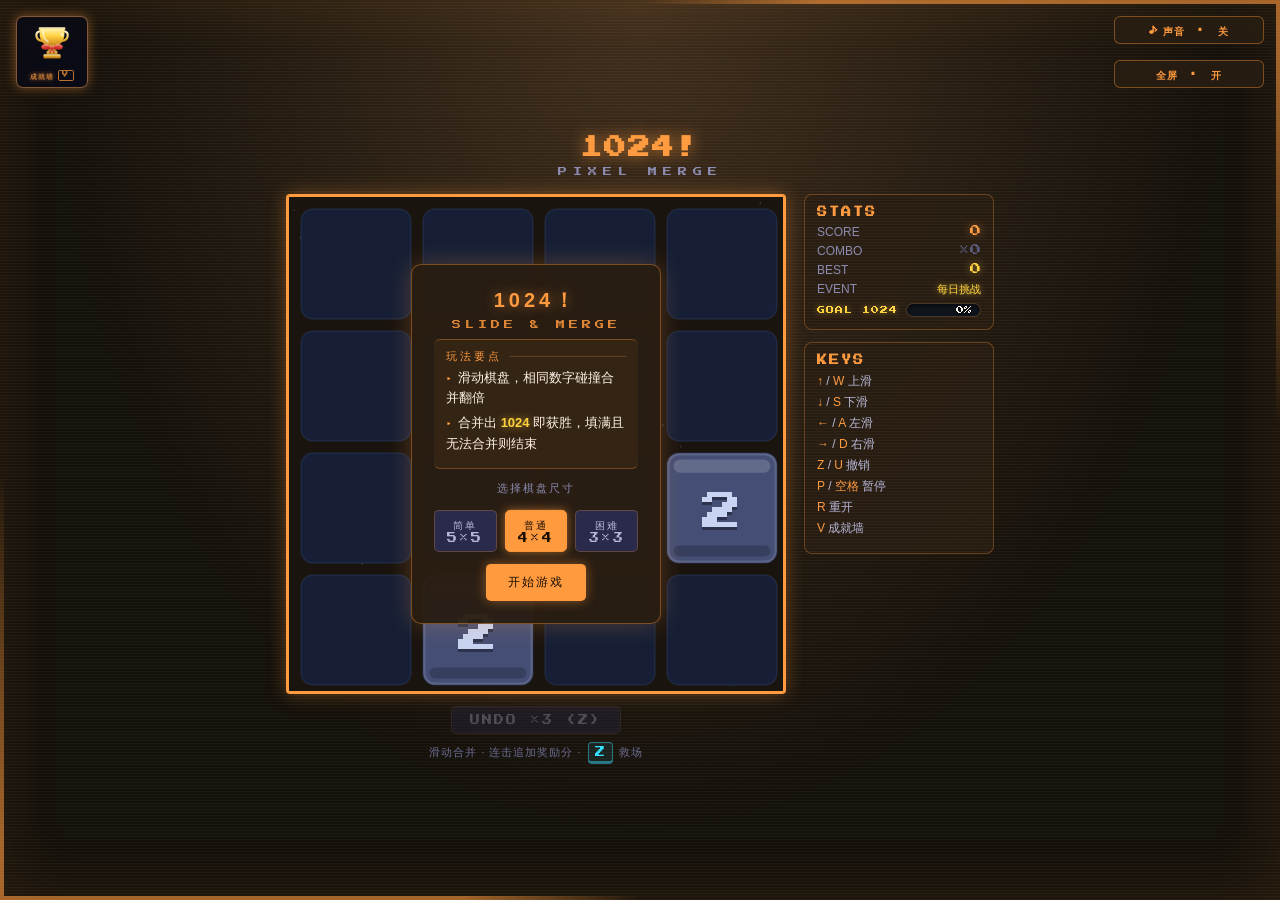
==== 1024.html @ 7917dc57 "fix: 修复全库审查 29 项问题与大厅回执握手边界缺陷 - 大厅与公共库 10 项：index curGameFrame 登记后仅当前帧清 totalBeforeOpen、openGame 清 p" ====
<!DOCTYPE html>
<!-- ==================================================================
     1024! 数字合并游戏页
     结构：左上角成就墙入口 → 右上角固定按钮（音效开关 / 全屏）→ 标题 →
          主布局（左列游戏容器：500×500 画布 + 开始/胜利/暂停/结束四块遮罩 +
          撤销按钮行；右侧信息栏：STATS 记分面板（分数/连击/最高分/目标进度）+
          KEYS 键位说明栏）
     脚本：audio.js 公共音效库 / fx.js 全局特效库（成就解锁烟花）/ fullscreen.js 全屏控制 /
          gamepad.js 手柄支持公共库 / 1024.js 游戏逻辑 /
          ach-trigger.css + ach-trigger.js 金杯成就墙触发器（点击等效按 V 开合成就墙）
     ================================================================== -->
<html lang="zh-CN">
<head>
    <meta charset="UTF-8">
    <meta name="viewport" content="width=device-width, initial-scale=1.0">
    <title>1024! - 像素街机厅</title>
    <link href="https://fonts.googleapis.com/css2?family=Press+Start+2P&display=swap" rel="stylesheet">
    <!-- 成就墙·金杯触发器共享样式 -->
    <link rel="stylesheet" href="ach-trigger.css?v=20261118-2">
    <style>
        /* ---------- 主题变量：底色 / 面板 / 橙金粉蓝绿霓虹 / 文字 ---------- */
        :root {
            --bg: #14100a;
            --panel: rgba(42, 30, 18, 0.96);
            --neon-orange: #ff9a3e;
            --neon-gold: #ffd23e;
            --neon-pink: #ff3ea5;
            --neon-blue: #35e0ff;
            --neon-green: #39ff6a;
            --text: #fff3e8;
        /* ---- 成就墙皮肤主题映射（Wave2 收编）：本页仅留取值行，规则本体统一在 ach-trigger.css 收编层，取值与原页内皮肤逐字一致 ---- */
        --ach-accent: 255, 154, 62; /* 主题色 RGB 三元组：面板描边/辉光、关闭键、脚注、副标题 */
        --ach-sec: 255, 154, 62; /* 次主题色 RGB 三元组：计数文本 */
        --ach-wall-bg: rgba(10, 6, 2, 0.72); /* 遮罩底色 */
        --ach-panel-grad: linear-gradient(160deg, rgba(36, 23, 8, 0.80) 0%, rgba(23, 16, 8, 0.80) 55%, rgba(26, 18, 8, 0.80) 100%); /* 面板渐变底 */
        --ach-panel-glow: rgba(255, 154, 62, 0.22); /* 面板外辉光段 */
        --ach-desc-c: #a89078; /* 卡片描述文字 */
        --ach-meta-c: #8a7a66; /* 进度区元信息文字 */
        --ach-locked-c: #8a7a6a; /* 未解锁卡片名称 */
        --ach-unlock-desc-c: #c4a888; /* 已解锁卡片描述 */
        --ach-bar-grad: linear-gradient(90deg, #ff9a3e, #ffd23e); /* 总进度条渐变 */
        --ach-prog-grad: linear-gradient(90deg, #ff9a3e, #ffd23e); /* 卡片进度条渐变 */
        --ach-unlock-prog-grad: linear-gradient(90deg, #ffd23e, #ff3ea5); /* 已解锁卡片进度条渐变 */
        --ach-toast-grad: linear-gradient(120deg, rgba(42, 28, 12, 0.95), rgba(24, 16, 10, 0.95)); /* toast 渐变底 */
        /* ---- 稀有度四档徽章配色（RGB 三元组，与卡片描边/toast 左缘同源）：普通=主题橙灰调、稀有/史诗=页内霓虹、传说=页内金 ---- */
        --ach-chip-common: 212, 190, 168; /* 普通档：主题橙降饱和灰调 */
        --ach-chip-rare: 53, 224, 255; /* 稀有档：页内霓虹青 */
        --ach-chip-epic: 255, 62, 165; /* 史诗档：页内霓虹粉 */
        --ach-chip-legend: 255, 210, 62; /* 传说档：页内金色 */
        }
        /* html 画布底色随主题：全屏切换瞬间 overflow 切换 + 合成层重建触发重新光栅化，会间歇性闪现画布默认白底（视口底部白条根因），画布底色变暗后不可见 */
        html { background: var(--bg); }

        /* ---------- 基础布局：全屏垂直居中 ---------- */
        * { box-sizing: border-box; }
        body {
            user-select: none; /* 全局禁止文本选取：鼠标拖动不再框选界面文字、不触发浏览器选中搜索 */
            -webkit-user-select: none;
            min-height: 100vh;
            display: flex;
            flex-direction: column;
            align-items: center;
            justify-content: center;
            margin: 0;
            background: radial-gradient(ellipse at 50% 0%, #402e1c 0%, var(--bg) 65%);
            font-family: 'Microsoft YaHei', sans-serif;
            color: var(--text);
        }
        /* CRT 扫描线氛围 */
        body::before {
            content: '';
            position: fixed;
            inset: 0;
            pointer-events: none;
            background: repeating-linear-gradient(0deg, rgba(255,255,255,0.035) 0 1px, transparent 1px 3px);
        }
        /* 视口边缘氛围灯带：弱于游戏区边框灯带，勾勒屏幕轮廓而不喧宾夺主 */
        body::after {
            content: '';
            position: fixed;
            inset: 0;
            pointer-events: none;
            transform: translateZ(0); /* 独立合成层：edgeFlow 的 box-shadow 每帧重绘隔离于本层，不再与 hover 重绘叠加波及整页引发闪屏 */
            box-shadow: inset 0 0 64px rgba(255, 154, 62, 0.10);
            animation: edgeFlow 8s ease-in-out infinite;
        }
        /* 边缘灯带流光：橙 → 粉 → 蓝循环（与画布灯带同节奏、低亮度） */
        @keyframes edgeFlow {
            0%, 100% { box-shadow: inset 0 0 64px rgba(255, 154, 62, 0.10); }
            33% { box-shadow: inset 0 0 64px rgba(255, 62, 165, 0.11); }
            66% { box-shadow: inset 0 0 64px rgba(53, 224, 255, 0.11); }
        }
        /* ---------- 视口四周环绕光带：主题色霓虹流光绕屏幕边缘匀速巡游 ---------- */
        #edgeBeam {
            position: fixed;
            inset: 0;
            z-index: 6; /* 置于暗角之上、左上角成就墙入口与右上角按钮(10)之下：不挡操作 */
            pointer-events: none;
            padding: 4px; /* 光带厚度 */
            /* 遮罩挖空内容区：仅保留 padding 形成的四周环形带 */
            -webkit-mask: linear-gradient(#000 0 0) content-box, linear-gradient(#000 0 0);
            -webkit-mask-composite: xor;
            mask: linear-gradient(#000 0 0) content-box, linear-gradient(#000 0 0);
            mask-composite: exclude;
            overflow: hidden;
        }
        /* 旋转光束：超大锥形渐变绕视口中心自转，两道主题色光带对置接力 */
        #edgeBeam::before {
            content: '';
            position: absolute;
            left: 50%;
            top: 50%;
            width: 142vmax; /* √2×视口较长边：内切圆恰好覆盖视口对角线，纹理面积较 200vmax 减半，降低全屏显存压力 */
            height: 142vmax;
            margin: -71vmax 0 0 -71vmax; /* 中心对齐视口中心 */
            will-change: transform; /* 常驻合成层：避免超大纹理被反复驱逐/重建引发闪屏 */
            background: conic-gradient(
                transparent 0deg,
                var(--neon-orange) 22deg, var(--neon-orange) 58deg, transparent 88deg,
                transparent 180deg,
                var(--neon-orange) 202deg, var(--neon-orange) 238deg, transparent 268deg);
            opacity: 0.6; /* 亮度弱于机台边框灯带，氛围不喧宾夺主 */
            animation: beamOrbit 10s linear infinite;
        }
        /* 光束匀速自转一周：形成光带沿四边连续巡游的观感 */
        @keyframes beamOrbit {
            to { transform: rotate(1turn); }
        }
        /* 音效开关按钮（固定右上角，橙色随 1024 页主题，覆盖全局 button 主题底色） */
        .sound-toggle {
            position: fixed;
            top: 16px;
            right: 16px;
            z-index: 10;
            margin-top: 0;
            width: 150px;
            padding: 8px 0;
            text-align: center;
            line-height: 1;
            font-family: 'Press Start 2P', monospace;
            font-size: 10px;
            font-weight: 700;
            letter-spacing: 1px;
            color: var(--neon-orange);
            background: rgba(42, 30, 18, 0.85);
            border: 1px solid rgba(255, 154, 62, 0.4);
            border-radius: 6px;
            box-shadow: none;
        }
        .sound-toggle:hover {
            background: rgba(255, 154, 62, 0.12);
            filter: none;
            box-shadow: 0 0 12px rgba(255, 154, 62, 0.5);
        }
        /* 全屏按钮（固定右上角音效开关下方，橙色随 1024 页主题，覆盖全局 button 主题底色） */
        .fs-toggle {
            position: fixed;
            top: 60px;
            right: 16px;
            z-index: 10;
            margin-top: 0;
            width: 150px;
            padding: 8px 0;
            text-align: center;
            line-height: 1;
            font-family: 'Press Start 2P', monospace;
            font-size: 10px;
            font-weight: 700;
            letter-spacing: 1px;
            color: var(--neon-orange);
            background: rgba(42, 30, 18, 0.85);
            border: 1px solid rgba(255, 154, 62, 0.4);
            border-radius: 6px;
            box-shadow: none;
        }
        .fs-toggle:hover {
            background: rgba(255, 154, 62, 0.12);
            filter: none;
            box-shadow: 0 0 12px rgba(255, 154, 62, 0.5);
        }
        /* ---------- 标题：1024! 橙色霓虹（辉光呼吸） ---------- */
        h1.title {
            font-family: 'Press Start 2P', monospace;
            font-size: 22px;
            letter-spacing: 2px;
            color: var(--neon-orange);
            text-shadow: 0 0 16px rgba(255, 154, 62, 0.7);
            margin: 0 0 8px;
            animation: titleBreath 3s ease-in-out infinite;
        }
        /* 标题辉光呼吸：橙金交替起伏 */
        @keyframes titleBreath {
            0%, 100% { text-shadow: 0 0 16px rgba(255, 154, 62, 0.7); }
            50% { text-shadow: 0 0 28px rgba(255, 154, 62, 0.9), 0 0 40px rgba(255, 210, 62, 0.45); }
        }
        /* 标题副标题：像素小字点缀 */
        .subtitle {
            margin: 0 0 18px;
            font-family: 'Press Start 2P', monospace;
            font-size: 9px;
            letter-spacing: 6px;
            color: #8a8ab0;
        }
        /* ---------- 主布局：左侧游戏列（画布 + 遮罩 + 撤销行）+ 右侧信息栏（STATS / KEYS） ---------- */
        .layout {
            display: flex;
            gap: 18px;
            align-items: flex-start; /* 侧栏顶边与游戏区外框顶边对齐，底边按内容自然收尾 */
        }
        /* ---------- 游戏容器（遮罩层相对其定位） ---------- */
        #gameContainer { position: relative; }
        /* 记分数值：inline-block 才能受 transform 缩放影响（score-pop 动画依赖），由侧栏 STATS 面板承载 */
        .hud-value {
            display: inline-block;
            font-size: 11px;
            color: var(--text);
        }
        #score {
            color: var(--neon-orange);
            text-shadow: 0 0 8px rgba(255, 154, 62, 0.6);
        }
        /* 得分跳动：分数变化时由 1024.js 重挂 .score-pop 触发 */
        .score-pop { animation: scorePop 0.18s ease-out; }
        @keyframes scorePop {
            0% { transform: scale(1); }
            40% { transform: scale(1.35); }
            100% { transform: scale(1); }
        }
        #best { color: var(--neon-gold); text-shadow: 0 0 8px rgba(255, 210, 62, 0.6); }
        /* 连击数值：待机灰暗，×2 起点亮粉色发光（1024.js 切换 .combo-lit） */
        #combo {
            color: #5a5a7e;
            text-shadow: none;
            transition: color 0.2s, text-shadow 0.2s;
        }
        #combo.combo-lit {
            color: var(--neon-pink);
            text-shadow: 0 0 10px rgba(255, 62, 165, 0.7);
        }
        /* ---------- 1024 目标进度条：随最大方块 log2 比例推进（置于侧栏 STATS 面板底部） ---------- */
        .goal-row {
            display: flex;
            align-items: center;
            gap: 8px;
            width: 100%;
            margin: 6px 0 0;
            font-family: 'Press Start 2P', monospace;
        }
        .goal-label {
            font-size: 8px;
            letter-spacing: 1px;
            color: var(--neon-gold);
            text-shadow: 0 0 6px rgba(255, 210, 62, 0.5);
            white-space: nowrap;
        }
        .goal-bar {
            position: relative;
            flex: 1;
            height: 14px;
            background: rgba(13, 20, 32, 0.9);
            border: 1px solid rgba(255, 154, 62, 0.25);
            border-radius: 7px;
            overflow: hidden;
            box-shadow: inset 0 2px 4px rgba(0, 0, 0, 0.5);
        }
        /* 进度填充：橙金渐变，宽度由 1024.js 按当前最大方块推进 */
        #goalFill {
            height: 100%;
            width: 0%;
            background: linear-gradient(90deg, var(--neon-orange), var(--neon-gold));
            box-shadow: 0 0 8px rgba(255, 154, 62, 0.5);
            transition: width 0.35s ease-out;
        }
        /* 达成目标：切换金绿循环闪光 */
        #goalFill.goal-done {
            background: linear-gradient(90deg, var(--neon-gold), var(--neon-green));
            animation: goalDone 1.2s ease-in-out infinite;
        }
        @keyframes goalDone {
            0%, 100% { box-shadow: 0 0 8px rgba(255, 210, 62, 0.6); }
            50% { box-shadow: 0 0 18px rgba(57, 255, 106, 0.8); }
        }
        /* 进度文本：叠在条内右侧（百分比或 MAX 标记） */
        #goalText {
            position: absolute;
            right: 8px;
            top: 50%;
            transform: translateY(-50%);
            font-size: 8px;
            color: var(--text);
            text-shadow: 0 1px 2px rgba(0, 0, 0, 0.8);
        }
        /* 游戏主画布：500×500，橙色霓虹边框 + 三色流光循环 */
        #gameCanvas {
            display: block;
            /* 显式锁定 CSS 显示尺寸：1024.js 的 DPR 适配会把 width 属性放大为 CSS 尺寸×devicePixelRatio，
               若无此规则画布显示尺寸会跟随属性被撑大（布局爆裂），锁定后属性仅代表物理分辨率 */
            width: 500px;
            height: 500px;
            touch-action: none; /* 画布区域禁用浏览器手势，滑动全部交给游戏处理 */
            -webkit-user-select: none; /* Safari 旧版需前缀，与其余各页画布规则保持成对（tests/check.py 检查项 7 守护） */
            user-select: none;
            border: 3px solid var(--neon-orange);
            border-radius: 4px;
            background-color: #1a140f;
            box-shadow: 0 0 18px rgba(255, 154, 62, 0.35), inset 0 0 30px rgba(255, 154, 62, 0.06);
            animation: canvasFlow 8s ease-in-out infinite;
        }
        /* 边框流光：主题橙 → 鎏金 → 粉循环（贴合 1024 主题色调，粉色呼应连击炽燃） */
        @keyframes canvasFlow {
            0%, 100% { border-color: var(--neon-orange); box-shadow: 0 0 28px rgba(255, 154, 62, 0.4), inset 0 0 40px rgba(255, 154, 62, 0.08); }
            33% { border-color: var(--neon-gold); box-shadow: 0 0 32px rgba(255, 210, 62, 0.45), inset 0 0 40px rgba(255, 210, 62, 0.08); }
            66% { border-color: var(--neon-pink); box-shadow: 0 0 32px rgba(255, 62, 165, 0.45), inset 0 0 40px rgba(255, 62, 165, 0.08); }
        }
        /* 连击 ≥3：中断流光，切换粉色高亮泛光 */
        #gameCanvas.combo-fire {
            animation: none;
            border-color: var(--neon-pink);
            box-shadow: 0 0 26px rgba(255, 62, 165, 0.55), inset 0 0 30px rgba(255, 62, 165, 0.08);
        }
        /* 连击 ≥5：升级金色炽燃泛光（白热化连击，压制粉色呈现） */
        #gameCanvas.combo-blaze {
            animation: none;
            border-color: var(--neon-orange);
            box-shadow: 0 0 32px rgba(255, 210, 62, 0.6), inset 0 0 34px rgba(255, 210, 62, 0.1);
        }
        /* ---------- 遮罩层：开始 / 胜利 / 暂停 / 结束四块面板，居中覆盖在画布上 ---------- */
        #startScreen, #winScreen, #gameOverScreen, #pauseScreen {
            position: absolute;
            top: 50%;
            left: 50%;
            transform: translate(-50%, -50%);
            text-align: center;
            background-color: var(--panel);
            padding: 22px;
            border-radius: 10px;
            border: 1px solid rgba(255, 154, 62, 0.4);
            box-shadow: 0 0 24px rgba(255, 154, 62, 0.25);
            animation: panelIn 0.3s ease-out; /* 面板入场：display 切换时自动重播 */
        }
        /* 面板入场动画：从略小略上位置淡入落定 */
        @keyframes panelIn {
            from { opacity: 0; transform: translate(-50%, -46%) scale(0.92); }
            to { opacity: 1; transform: translate(-50%, -50%) scale(1); }
        }
        /* 遮罩标题：主题橙色 + 霓虹光晕（胜利标题 .win-title 金色不受影响） */
        h2 { margin: 0 0 10px; font-size: 20px; letter-spacing: 4px; color: var(--neon-orange); text-shadow: 0 0 12px rgba(255, 154, 62, 0.6); }
        /* 胜利标题：金色霓虹 */
        .win-title {
            color: var(--neon-gold);
            text-shadow: 0 0 14px rgba(255, 210, 62, 0.7);
        }
        p { margin: 6px 0; font-size: 14px; color: #b8b8d8; }
        /* ---------- 开始面板美化：英文副题 / 提示信息块 / 尺寸标签 ---------- */
        #startScreen h2 { margin-bottom: 6px; }
        .start-sub {
            margin: 0 0 10px;
            font-family: 'Press Start 2P', monospace;
            font-size: 9px;
            letter-spacing: 4px;
            color: var(--neon-orange);
            opacity: 0.85;
        }
        .start-tips {
            margin: 10px 0 0;
            padding: 9px 12px;
            background: rgba(255, 154, 62, 0.06);
            border-top: 1px solid rgba(255, 154, 62, 0.35);
            border-bottom: 1px solid rgba(255, 154, 62, 0.35);
            border-radius: 6px;
        }
        /* 提示分区标题：主题色小标签 + 右侧延伸线 */
        .start-tips .tips-head {
            display: flex;
            align-items: center;
            gap: 8px;
            margin: 8px 0 4px;
            font-size: 11px;
            letter-spacing: 3px;
            color: var(--neon-orange);
        }
        .start-tips .tips-head:first-child { margin-top: 0; }
        .start-tips .tips-head::after {
            content: "";
            flex: 1;
            height: 1px;
            background: rgba(255, 154, 62, 0.25);
        }
        /* 玩法条目：整行排版，主题色箭头前缀 */
        .start-tips .tips-row {
            margin: 4px 0;
            font-size: 13px;
            line-height: 1.6;
            text-align: left;
        }
        .start-tips .tips-row.rule::before {
            content: "▸";
            margin-right: 6px;
            color: var(--neon-orange);
            font-size: 11px;
        }
        .diff-label {
            margin: 12px 0 0;
            font-size: 11px;
            letter-spacing: 2px;
            color: #8a8ab0;
        }
        #newRecord {
            color: var(--neon-pink);
            font-weight: bold;
            text-shadow: 0 0 10px rgba(255, 62, 165, 0.6);
        }
        /* 结算统计区：结束面板内的本局数据一览（步数/合并次数/最大方块/用时），2×2 网格布局 */
        .run-stats {
            display: grid;
            grid-template-columns: 1fr 1fr;
            gap: 6px 14px;
            margin: 10px 0 0;
            padding: 9px 12px;
            background: rgba(255, 154, 62, 0.06);
            border-top: 1px solid rgba(255, 154, 62, 0.25);
            border-bottom: 1px solid rgba(255, 154, 62, 0.25);
            border-radius: 6px;
        }
        .run-stat {
            display: flex;
            justify-content: space-between;
            align-items: center;
            gap: 8px;
            font-size: 12px;
            text-align: left;
        }
        .run-stat .rs-label { color: #8a8ab0; }
        .run-stat .rs-value {
            font-family: 'Press Start 2P', monospace;
            font-size: 10px;
            color: var(--text);
        }
        /* 全局按钮：开始 / 重新开始等主操作按钮（橙色主题） */
        button {
            padding: 10px 22px;
            font-family: 'Press Start 2P', monospace;
            font-size: 12px;
            cursor: pointer;
            color: #1a0e02;
            background-color: var(--neon-orange);
            border: none;
            border-radius: 5px;
            margin-top: 12px;
            letter-spacing: 2px;
            box-shadow: 0 0 12px rgba(255, 154, 62, 0.45);
            transition: all 0.15s;
        }
        button:hover {
            filter: brightness(1.15);
            box-shadow: 0 0 20px rgba(255, 154, 62, 0.7);
        }
        /* 开始按钮：轻微脉冲吸引点击（仅开始面板主按钮） */
        #startScreen > button { animation: btnPulse 2s ease-in-out infinite; }
        @keyframes btnPulse {
            0%, 100% { box-shadow: 0 0 12px rgba(255, 154, 62, 0.45); }
            50% { box-shadow: 0 0 24px rgba(255, 154, 62, 0.8); }
        }
        /* 次级按钮：深底灰字（胜利面板的"重新开始"） */
        .btn-ghost {
            background-color: #2a2a4a;
            color: #b8b8d8;
            box-shadow: none;
        }
        .btn-ghost:hover {
            background-color: #3a3a5e;
            filter: none;
            box-shadow: none;
        }
        /* 胜利面板按钮行：主次按钮横向排列 */
        .btn-row {
            display: flex;
            gap: 10px;
            justify-content: center;
            margin-top: 12px;
        }
        .btn-row button { margin-top: 0; }
        /* 难度选择按钮行（开始面板内）：深底灰字，选中项橙色高亮 */
        .difficulty-select {
            display: flex;
            gap: 8px;
            justify-content: center;
            margin-top: 14px;
        }
        .difficulty-btn {
            padding: 8px 10px;
            font-size: 10px;
            color: #b8b8d8;
            background-color: #2a2a4a;
            border: 1px solid rgba(255, 154, 62, 0.25);
            border-radius: 5px;
            margin-top: 0;
            box-shadow: none;
        }
        .difficulty-btn:hover {
            background-color: #3a3a5e;
            filter: none;
            box-shadow: none;
        }
        .difficulty-btn.active {
            color: #1a0e02;
            background-color: var(--neon-orange);
            border-color: var(--neon-orange);
            box-shadow: 0 0 10px rgba(255, 154, 62, 0.55);
        }
        /* 左列纵向容器：包住画布容器与撤销按钮行，遮罩正对画布居中，全屏缩放目标 .layout 顶边即画布顶边 */
        .game-col {
            display: flex;
            flex-direction: column;
        }
        /* 撤销按钮行：画布下方居中，幽灵按钮样式（全屏时随 .layout 一起缩放） */
        .ctrl-row {
            display: flex;
            justify-content: center;
            margin-top: 12px;
        }
        .ctrl-btn {
            margin-top: 0;
            padding: 8px 18px;
            font-size: 10px;
            color: #b8b8d8;
            background-color: #2a2a4a;
            border: 1px solid rgba(255, 154, 62, 0.25);
            border-radius: 5px;
            box-shadow: none;
        }
        .ctrl-btn:hover {
            background-color: #3a3a5e;
            filter: none;
            box-shadow: none;
        }
        .ctrl-btn:disabled {
            opacity: 0.35;
            cursor: default;
        }
        .ctrl-btn:disabled:hover {
            background-color: #2a2a4a;
        }
        /* 操作提示行：画布下方氛围小字 */
        .ctrl-hint {
            margin: 8px 0 0;
            text-align: center;
            font-size: 11px;
            color: #6a6a90;
            letter-spacing: 1px;
        }
        /* ---------- 「每日挑战」徽章：金色呼吸脉冲（reduced-motion 静止） ---------- */
        .daily-tag {
            color: #ffd23e;
            text-shadow: 0 0 6px rgba(255, 210, 62, 0.6);
            animation: dailyPulse 1.6s ease-in-out infinite;
        }
        @keyframes dailyPulse {
            0%, 100% { opacity: 1; }
            50% { opacity: 0.55; }
        }
        @media (prefers-reduced-motion: reduce) {
            .daily-tag { animation: none; }
        }
        /* ---------- 键帽提示：说明文字中的按键胶囊 ---------- */
        kbd {
            display: inline-block;
            padding: 2px 6px;
            font-family: 'Press Start 2P', 'Microsoft YaHei', monospace;
            font-size: 10px;
            color: var(--neon-blue);
            background: rgba(53, 224, 255, 0.08);
            border: 1px solid rgba(53, 224, 255, 0.45);
            border-bottom-width: 3px; /* 下缘加厚，立体键帽感 */
            border-radius: 4px;
            line-height: 1.4;
            margin: 0 2px;
            vertical-align: middle;
        }
        /* 说明文字中的目标数字高亮 */
        .goal-num {
            color: var(--neon-gold);
            font-weight: bold;
            text-shadow: 0 0 8px rgba(255, 210, 62, 0.6);
        }
        /* ---------- 右侧信息栏：STATS 记分面板 + KEYS 键位面板（仿俄罗斯方块页版式，橙色主题） ---------- */
        .side-panel {
            display: flex;
            flex-direction: column;
            gap: 12px;
            width: 190px;
        }
        .panel-box {
            background: rgba(42, 30, 18, 0.85);
            border: 1px solid rgba(255, 154, 62, 0.3);
            border-radius: 8px;
            padding: 12px;
        }
        .panel-box h3 {
            margin: 0 0 8px;
            font-family: 'Press Start 2P', monospace;
            font-size: 10px;
            color: var(--neon-orange);
            letter-spacing: 2px;
        }
        .stat-row {
            display: flex;
            justify-content: space-between;
            align-items: center;
            margin: 5px 0;
            font-size: 12px;
        }
        .stat-row .label { color: #8a8ab0; }
        .stat-row .value { font-family: 'Press Start 2P', monospace; }
        .keys p { margin: 4px 0; font-size: 12px; color: #b8b8d8; }
        .keys b { color: var(--neon-orange); font-weight: normal; }
        /* 触屏点击优化：按钮/链接启用 manipulation，消除双击缩放判定带来的点击延迟 */
        button, a { touch-action: manipulation; }
    </style>
</head>
<body>
    <!-- 视口四周环绕光带：主题色霓虹流光沿屏幕边缘循环巡游 -->
    <div id="edgeBeam" aria-hidden="true"></div>
    <!-- 固定按钮区：成就墙入口（左上）+ 音效开关 / 全屏切换（右上） -->
    <!-- 成就墙·金杯触发器（全站统一开墙键 V 的可视化入口）：点击等效按 V 开合本游戏成就墙 -->
    <button class="achWallTrigger awt-fixed" type="button" style="--awt-h: var(--neon-orange)" title="成就墙（快捷键 V）">
        <span class="awt-caption"><span class="awt-label">成就墙</span><span class="awt-key">V</span></span>
    </button>
    <button id="soundToggle" class="sound-toggle" type="button" title="单击：静音/恢复（快捷键 M）&#10;长按 / 右键：音量设置">♪ 声音 · 关</button>
    <button id="fullscreenToggle" class="fs-toggle" onclick="FS.toggle(this)" title="切换全屏（快捷键 F）">全屏 · 开</button>
    <h1 class="title">1024!</h1>
    <p class="subtitle">PIXEL MERGE</p>
    <div class="layout">
        <!-- 左列：画布容器（遮罩正对画布居中）+ 画布下方控制行 -->
        <div class="game-col">
            <div id="gameContainer">
                <!-- 游戏主画布：500×500，1024.js 在其上绘制棋盘与数字方块 -->
                <canvas id="gameCanvas" width="500" height="500"></canvas>
                <!-- 开始遮罩：默认显示，含操作说明、难度选择与开始按钮 -->
                <div id="startScreen">
                    <h2>1024！</h2>
                    <p class="start-sub">SLIDE &amp; MERGE</p>
                    <div class="start-tips">
                        <div class="tips-head">玩法要点</div>
                        <div class="tips-row rule">滑动棋盘，相同数字碰撞合并翻倍</div>
                        <div class="tips-row rule">合并出 <span class="goal-num">1024</span> 即获胜，填满且无法合并则结束</div>
                    </div>
                    <p class="diff-label">选择棋盘尺寸</p>
                    <!-- 难度选择：切换棋盘尺寸，选中即重铺预览棋盘 -->
                    <div class="difficulty-select">
                        <button class="difficulty-btn" data-diff="easy">简单 5×5</button>
                        <button class="difficulty-btn active" data-diff="normal">普通 4×4</button>
                        <button class="difficulty-btn" data-diff="hard">困难 3×3</button>
                    </div>
                    <button onclick="startGame()">开始游戏</button>
                </div>
                <!-- 胜利遮罩：首次合并出 1024 时弹出，可继续挑战更高分 -->
                <div id="winScreen" style="display: none;">
                    <h2 class="win-title">达成 1024！</h2>
                    <p>当前分数: <span id="winScore">0</span></p>
                    <div class="btn-row">
                        <button onclick="continueGame()">继续挑战</button>
                        <button class="btn-ghost" onclick="startGame()">重新开始</button>
                    </div>
                </div>
                <!-- 结束遮罩：棋盘填满且无可合并时显示最终分数与新纪录标记 -->
                <div id="gameOverScreen" style="display: none;">
                    <h2>游戏结束</h2>
                    <p>最终分数: <span id="finalScore">0</span></p>
                    <p id="newRecord" style="display: none;">新纪录！</p>
                    <!-- 本局统计：步数 / 合并次数 / 最大方块 / 用时（1024.js 结算时填充，仅本局有效不持久化） -->
                    <div class="run-stats">
                        <div class="run-stat"><span class="rs-label">步数</span><span class="rs-value" id="statMoves">0</span></div>
                        <div class="run-stat"><span class="rs-label">合并</span><span class="rs-value" id="statMerges">0</span></div>
                        <div class="run-stat"><span class="rs-label">最大方块</span><span class="rs-value" id="statMaxTile">0</span></div>
                        <div class="run-stat"><span class="rs-label">用时</span><span class="rs-value" id="statTime">00:00</span></div>
                    </div>
                    <button onclick="startGame()">重新开始</button>
                </div>
                <!-- 暂停遮罩：P / 空格手动暂停或切窗失焦自动暂停时显示，再按暂停键继续 -->
                <div id="pauseScreen" style="display: none;">
                    <h2>已暂停</h2>
                    <p>按 <b>P</b> / <b>空格</b> 键继续</p>
                </div>
            </div>
            <!-- 控制行：撤销按钮（剩余次数随难度不同，结束后仍可救回死局） -->
            <div class="ctrl-row">
                <button id="undoBtn" class="ctrl-btn" onclick="doUndo()">UNDO ×3 (Z)</button>
            </div>
            <p class="ctrl-hint">滑动合并 · 连击追加奖励分 · <kbd data-code="KeyZ">Z</kbd> 救场<span id="restoreNote" style="display: none;"> · 已恢复上次进度</span></p>
        </div>
        <!-- 侧边信息栏：STATS 记分面板（分数/连击/最高分与目标进度，1024.js 按 id 实时刷新）+ KEYS 键位面板 -->
        <div class="side-panel">
            <div class="panel-box">
                <h3>STATS</h3>
                <div class="stat-row"><span class="label">SCORE</span><span class="value hud-value" id="score">0</span></div>
                <div class="stat-row"><span class="label">COMBO</span><span class="value hud-value" id="combo">×0</span></div>
                <div class="stat-row"><span class="label">BEST</span><span class="value hud-value" id="best">0</span></div>
                <!-- 「每日挑战」徽章：当日未达成 1024 时的新开局点亮（1024.js 控制 hidden） -->
                <div class="stat-row" id="dailyBadge" hidden><span class="label">EVENT</span><span class="value hud-value daily-tag">每日挑战</span></div>
                <!-- 1024 目标进度条：随棋盘最大方块 log2 比例推进，达成后显示 MAX 标记 -->
                <div class="goal-row">
                    <span class="goal-label">GOAL 1024</span>
                    <div class="goal-bar">
                        <div id="goalFill"></div>
                        <span id="goalText">0%</span>
                    </div>
                </div>
            </div>
            <div class="panel-box keys">
                <h3>KEYS</h3>
                <p><b data-code="ArrowUp">↑</b> / <b data-code="KeyW">W</b> 上滑</p>
                <p><b data-code="ArrowDown">↓</b> / <b data-code="KeyS">S</b> 下滑</p>
                <p><b data-code="ArrowLeft">←</b> / <b data-code="KeyA">A</b> 左滑</p>
                <p><b data-code="ArrowRight">→</b> / <b data-code="KeyD">D</b> 右滑</p>
                <p><b data-code="KeyZ">Z</b> / <b data-code="KeyU">U</b> 撤销</p>
                <p><b data-code="KeyP">P</b> / <b data-code="Space">空格</b> 暂停</p>
                <p><b data-code="KeyR">R</b> 重开</p>
                <p><b data-code="KeyV">V</b> 成就墙</p>
            </div>
        </div>
    </div>
    <!-- ===================== 成就墙：DOM 全屏覆盖层（V/Esc 开合，打开时游戏逻辑冻结） ===================== -->
    <div id="achWall" hidden></div>
    <!-- 脚本加载顺序：arcade-common.js(Arcade 统一守卫/存档) → audio.js(SFX) fx.js(FX) → fullscreen.js(FS，仅供本页全屏按钮使用) → ach-common.js(共享成就系统，成就墙开合/解锁/存档迁移由此驱动) → snap-common.js(进度快照公共库) → pause-common.js(共享暂停引擎) → gamepad.js(GP) → ach-trigger.js → 1024.js 游戏逻辑（依赖 audio.js 的 SFX 与 fx.js 的 FX） -->
    <script src="arcade-common.js?v=20261119-1"></script>
    <script src="audio.js?v=20261120-1"></script>
    <script src="fx.js?v=20261120-1"></script>
    <script src="fullscreen.js?v=20261120-1"></script>
    <script src="ach-common.js?v=20261120-1"></script>
    <script src="snap-common.js?v=20261120-1"></script>
    <script src="pause-common.js?v=20261120-1"></script>
    <script src="audio-1024.js?v=20261118-1"></script>
    <!-- 手柄支持公共库：Gamepad API 轮询 → 边沿触发合成键盘事件，游戏键位零改动获得手柄支持 -->
    <script src="gamepad.js?v=20261120-2"></script>
    <script src="ach-trigger.js?v=20261120-1"></script>
    <script src="1024.js?v=20261120-1"></script>
</body>
</html>
---- ach-trigger.css ----
/* ======================================================================
 * 成就墙 · 金杯触发器（全站共享样式）v1.4 (20261105)
 * 以「一座鎏金大金杯 + 颈间红蝴蝶结」示意成就陈列：杯口沿 / 杯身 / 杯耳 /
 * 杯颈 / 双层底座金色渐变精修，杯颈处系一枚红绸蝴蝶结（双环左右环抱、
 * 结心收束 + 两条燕尾短垂带），替代此前的自杯底垂落长飘带，
 * 悬停时金杯上浮增辉并泛出鎏金光晕，
 * 替代传统文字按钮，成为各页成就墙 / 成就殿堂的炫酷可视化入口。
 * （v1.0 相片墙 → v1.1 奖杯龛 → v1.2 领奖台金字塔 → v1.3 单座鎏金金杯+飘带
 *    → v1.4 飘带改系颈间蝴蝶结）
 * 使用方式：
 *   - 结构：button.achWallTrigger > svg.aw-cup（内联金杯，渐变随 SVG 自带）
 *           + .awt-caption（.awt-label 文案 + .awt-key 徽标）
 *   - 主题色：元素上以 style="--awt-h:<颜色>" 指定（描边 / 标签辉光取此色）
 *   - 尺寸：组件内部全部以 em 度量，改 font-size 即整体缩放
 *           （游戏页与大厅统一 9.8px 小尺寸档：72×72 正方形——
 *           上缘与音效键 top 16px 持平，底边 16+72=88px 与全屏键下缘持平）
 *   - 定位：游戏页加 .awt-fixed（固定左上角原「← 游戏厅」返回链接位）；
 *           大厅自带 .awt-hall 定位规则（同款左上角，选择器带元素名压过基座定位）
 * 接线：游戏页引入 ach-trigger.js（点击等效按 V）；大厅由 index.js 绑定
 * ==================================================================== */

/* ---------- 组件基座：玻璃暗底 + 主题色描边 + em 缩放 ---------- */
.achWallTrigger {
    --awt-h: #ffd23e; /* 主题色缺省鎏金；页面以 style="--awt-h:…" 覆盖 */
    position: relative;
    display: inline-flex;
    flex-direction: column;
    align-items: center;
    justify-content: center; /* 内容在锁高按钮内垂直居中（72px 正方形） */
    gap: 0.3em;
    width: auto;
    height: auto;
    margin: 0;
    padding: 0.45em 0.5em;
    line-height: 1.1;
    font-family: 'Press Start 2P', monospace;
    color: var(--awt-h);
    background: rgba(8, 10, 24, 0.78);
    border: 1px solid color-mix(in srgb, var(--awt-h) 40%, rgba(255, 255, 255, 0.14));
    border-radius: 0.7em;
    cursor: pointer;
    overflow: hidden; /* 裁切光泽扫光出界部分 */
    transition: transform 0.25s ease, box-shadow 0.25s ease, border-color 0.25s ease;
}
/* 悬停/聚焦上浮 + 主题色辉光；filter:none 抵消各页全局 button:hover 的亮度滤镜
   （类+伪类选择器优先级高于 button:hover，保证覆盖生效） */
.achWallTrigger:hover,
.achWallTrigger:focus-visible {
    filter: none;
    outline: none;
    transform: translateY(-0.2em);
    border-color: var(--awt-h);
    box-shadow: 0 0 1em color-mix(in srgb, var(--awt-h) 55%, transparent),
                inset 0 0 0.9em color-mix(in srgb, var(--awt-h) 18%, transparent);
}
/* 斜向光泽扫过：高光条从左掠至右（纯 transform 动画，不引发布局重排） */
.achWallTrigger::after {
    content: '';
    position: absolute;
    top: -60%;
    left: 0;
    width: 34%;
    height: 220%;
    background: linear-gradient(105deg, transparent, rgba(255, 255, 255, 0.30), transparent);
    transform: translateX(-160%) rotate(10deg);
    transition: transform 0.6s ease;
    pointer-events: none;
}
.achWallTrigger:hover::after,
.achWallTrigger:focus-visible::after { transform: translateX(440%) rotate(10deg); }

/* ---------- 鎏金金杯：形体为各页内联 SVG（svg.aw-cup）——杯口沿 / 杯身 /
   杯耳 / 杯颈 / 双层底座金色渐变 + 颈间红绸蝴蝶结（双环 + 结心 + 燕尾短垂带）
   + 高光星芒；此处仅控制尺寸 / 落影 / 悬停反馈，渐变与形体由内联 SVG 自带 defs 承载 ---------- */
.aw-cup {
    display: block;
    width: 4.5em;
    height: 4.5em;
    filter: drop-shadow(0 0.18em 0.3em rgba(0, 0, 0, 0.55)), /* 金杯落影：脱离按钮底面 */
            drop-shadow(0 0 0.45em rgba(255, 210, 62, 0.38)); /* 鎏金微辉：静态也泛金 */
    transition: transform 0.35s cubic-bezier(0.34, 1.56, 0.64, 1), filter 0.35s ease;
}
/* 悬停：金杯上浮放大 + 增辉泛出鎏金光晕（drop-shadow 保留金杯剪影形状辉光） */
.achWallTrigger:hover .aw-cup,
.achWallTrigger:focus-visible .aw-cup {
    transform: translateY(-0.12em) scale(1.07);
    filter: drop-shadow(0 0.22em 0.34em rgba(0, 0, 0, 0.55)),
            drop-shadow(0 0 0.62em rgba(255, 210, 62, 0.6)),
            brightness(1.12);
}

/* ---------- 题注：名称 + 徽标（游戏页显示按键 V / 大厅显示总数 58） ---------- */
.awt-caption {
    display: flex;
    align-items: center;
    gap: 0.5em;
}
.awt-label {
    font-size: 0.72em;
    letter-spacing: 0.14em;
    white-space: nowrap;
    text-shadow: 0 0 0.6em currentColor;
}
.awt-key {
    font-size: 0.62em;
    line-height: 1;
    padding: 0.22em 0.5em;
    border: 1px solid currentColor;
    border-radius: 0.3em;
    opacity: 0.72;
}

/* ---------- 游戏页固定变体：左上角小尺寸（原「← 游戏厅」返回链接位），
   72×72 正方形：上缘与音效键 top 16px 持平，底边 16+72=88px 与全屏键下缘持平 ---------- */
.awt-fixed {
    position: fixed;
    left: 16px;
    top: 16px;
    z-index: 10;
    height: 72px;           /* 正方形锁高：与音效键上缘 / 全屏键下缘双对齐 */
    width: 72px;            /* 同高同宽：正方形金杯按钮 */
    box-sizing: border-box; /* height/width 口径含内边距与描边；显式声明不依赖页面全局规则 */
    font-size: 9.8px;       /* em 总缩放：金杯 4.5em + 题注 + 内边距 ≈ 70px，居中充满按钮 */
}

/* 减动效偏好：停用扫光与全部过渡，仅保留静态金杯形态 */
@media (prefers-reduced-motion: reduce) {
    .achWallTrigger,
    .achWallTrigger::after,
    .aw-cup { transition: none !important; }
}


/* ---------- 成就墙皮肤参数化收编（Wave2）v1.7 (20261118)
 * snake/tetris/pac/pinball/1024 五页皮肤结构经逐条 diff 验证逐字一致、仅主题
 * 颜色互异，全部收编至本层（bee/klotski 例外，见分区头注释）；颜色抽为
 * --ach-* 变量，各页 <style> 以 :root 映射行提供本页取值（缺省回退 snake 绿）：
 *   --ach-accent          主题色 RGB 三元组（边框/辉光/按钮/关闭键，rgba(var()) 组合）
 *   --ach-sec             次主题色 RGB 三元组（计数文本 + 进度条辉光）
 *   --ach-wall-bg         遮罩底色整值（含 alpha）
 *   --ach-panel-grad      面板渐变整值
 *   --ach-panel-glow      面板外辉光整段 shadow 值（pac 为青色异色故独立成变量）
 *   --ach-bar-grad        头部进度条渐变整值
 *   --ach-unlock-prog-grad 已解锁卡片进度渐变整值（与 bar-grad 仅 snake 等四页同值）
 *   --ach-prog-grad       卡片基础进度渐变整值
 *   --ach-toast-grad      toast 渐变整值
 *   --ach-desc-c / --ach-meta-c / --ach-locked-c / --ach-unlock-desc-c
 *                          四级灰阶文本色
 *   --ach-chip-common / --ach-chip-rare / --ach-chip-epic / --ach-chip-legend
 *                          稀有度四档主题色 RGB 三元组（徽章、卡片描边辉光、toast
 *                          左缘同源共用；缺省回退共享绿青紫金，大厅未赋值即维持
 *                          共享配色）
 * 标题/解锁名/勋章金字统一 var(--neon-gold, var(--neon-yellow)) 复用页面既有
 * 变量（gold 与 yellow 各页均定义为 #ffd23e，取其一即可）。
 * 加载顺序契约：页面 <link ach-trigger.css> 位于页面 <style> 之前——
 * 五页删副本后本层接管；bee/klotski 保留副本，以同特异度后载优势压过本层，
 * @keyframes 同名时后载者整体胜出，其 toastCycle/achCardIn 副本因此保真。
 * ------------------------------------------------------------------ */

#achWall {
    position: fixed;
    inset: 0;
    z-index: 20; /* 高于右上角固定按钮(10)：遮罩期间全屏聚焦成就墙 */
    display: flex;
    align-items: center;
    justify-content: center;
    padding: 24px;
    background: var(--ach-wall-bg);
    -webkit-backdrop-filter: blur(6px); /* Safari 旧版需 -webkit- 前缀，成对书写两侧通吃 */
    backdrop-filter: blur(6px);
    animation: wallFade 0.25s ease-out;
}
#achWall[hidden] { display: none; }
@keyframes wallFade {
    from { opacity: 0; }
    to { opacity: 1; }
}
.ach-panel {
    width: min(720px, 94vw);
    max-height: 86vh;
    display: flex;
    flex-direction: column;
    /* 玻璃质感面板：半透明底 + 磨砂模糊（呼应大厅卡片玻璃拟态），白缘顶光 + 霓虹描边辉光 */
    background: var(--ach-panel-grad);
    border: 1px solid rgba(var(--ach-accent), 0.45);
    border-radius: 14px;
    -webkit-backdrop-filter: blur(14px);
    backdrop-filter: blur(14px);
    box-shadow: inset 0 1px 0 rgba(255, 255, 255, 0.10), 0 0 42px var(--ach-panel-glow), inset 0 0 60px rgba(var(--ach-accent), 0.05);
    animation: wallPanelIn 0.32s cubic-bezier(0.34, 1.4, 0.64, 1);
}
@keyframes wallPanelIn {
    from { opacity: 0; transform: translateY(18px) scale(0.94); }
    to { opacity: 1; transform: translateY(0) scale(1); }
}
.ach-head {
    display: flex;
    align-items: center;
    gap: 14px;
    padding: 16px 18px 12px;
    border-bottom: 1px solid rgba(var(--ach-accent), 0.25);
}
.ach-title-wrap { flex: 1; text-align: left; }
.ach-title {
    margin: 0;
    font-family: 'Press Start 2P', monospace;
    font-size: 15px;
    letter-spacing: 3px;
    color: var(--neon-gold, var(--neon-yellow));
    text-shadow: 0 0 14px rgba(255, 210, 62, 0.55);
}
.ach-sub {
    margin: 5px 0 0;
    font-family: 'Press Start 2P', monospace;
    font-size: 8px;
    letter-spacing: 5px;
    color: rgba(var(--ach-accent), 0.6);
}
.ach-progress { display: flex; flex-direction: column; align-items: flex-end; gap: 5px; }
.ach-count {
    font-family: 'Press Start 2P', monospace;
    font-size: 11px;
    color: rgb(var(--ach-sec));
    text-shadow: 0 0 8px rgba(var(--ach-sec), 0.6);
}
.ach-bar {
    width: 150px;
    height: 6px;
    border-radius: 3px;
    background: rgba(255, 255, 255, 0.08);
    overflow: hidden;
}
.ach-bar-fill {
    height: 100%;
    border-radius: 3px;
    background: var(--ach-bar-grad);
    box-shadow: 0 0 8px rgba(var(--ach-sec), 0.6);
    transition: width 0.45s ease-out;
}
.ach-close {
    width: 34px;
    height: 34px;
    margin: 0;
    padding: 0;
    font-size: 14px;
    letter-spacing: 0;
    color: rgb(var(--ach-accent));
    background: rgba(var(--ach-accent), 0.08);
    border: 1px solid rgba(var(--ach-accent), 0.4);
    border-radius: 8px;
    box-shadow: none;
}
.ach-close:hover {
    background: rgba(var(--ach-accent), 0.16);
    box-shadow: 0 0 10px rgba(var(--ach-accent), 0.4);
}
.ach-grid {
    display: grid;
    grid-template-columns: repeat(2, 1fr);
    gap: 12px;
    padding: 14px 18px;
    overflow-y: auto;
}
.ach-card {
    position: relative;
    display: flex;
    gap: 12px;
    align-items: center;
    padding: 12px;
    border-radius: 10px;
    /* 玻璃卡片：白质渐变底 + 白缘描边 + 顶缘高光（与大厅卡片玻璃拟态同源；已解锁卡另有 achSheen 周期流光） */
    background: linear-gradient(165deg, rgba(255, 255, 255, 0.10), rgba(255, 255, 255, 0.03));
    border: 1px solid rgba(255, 255, 255, 0.14);
    box-shadow: inset 0 1px 0 rgba(255, 255, 255, 0.12);
    text-align: left;
    overflow: hidden;
    animation: achCardIn 0.45s ease-out backwards;
    animation-delay: calc(var(--i) * 60ms); /* 瀑布入场：按卡片序号依次滑入 */
    transition: transform 0.18s ease, box-shadow 0.18s ease, border-color 0.18s ease;
}
@keyframes achCardIn {
    from { opacity: 0; transform: translateY(14px) scale(0.96); }
    to { opacity: 1; transform: translateY(0) scale(1); }
}
.ach-card:hover { transform: translateY(-3px); }
.ach-rarity-chip {
    position: absolute;
    top: 8px;
    right: 10px;
    padding: 2px 8px;
    font-size: 10px;
    letter-spacing: 2px;
    border-radius: 999px;
    border: 1px solid;
}
.ach-icon {
    position: relative;
    flex: none;
    width: 52px;
    height: 52px;
    display: flex;
    align-items: center;
    justify-content: center;
    border-radius: 50%;
    font-size: 26px;
    background: radial-gradient(circle at 32% 28%, rgba(255, 255, 255, 0.14), rgba(255, 255, 255, 0.03) 65%);
    border: 1px solid rgba(255, 255, 255, 0.12);
}
.ach-lock {
    position: absolute;
    right: -3px;
    bottom: -3px;
    font-size: 12px;
    filter: drop-shadow(0 0 3px rgba(0, 0, 0, 0.8));
}
.ach-info { flex: 1; min-width: 0; }
.ach-name {
    font-size: 14px;
    font-weight: bold;
    letter-spacing: 1px;
    margin-right: 52px; /* 让出右上角徽章位置，避免长名与其重叠 */
}
.ach-desc {
    margin: 3px 0 7px;
    font-size: 11px;
    color: var(--ach-desc-c);
    line-height: 1.4;
}
.ach-prog {
    height: 5px;
    border-radius: 3px;
    background: rgba(255, 255, 255, 0.07);
    overflow: hidden;
}
.ach-prog-fill {
    height: 100%;
    border-radius: 3px;
    background: var(--ach-prog-grad);
    transition: width 0.4s ease-out;
}
.ach-prog-meta {
    display: flex;
    justify-content: space-between;
    margin-top: 4px;
    font-size: 10px;
    color: var(--ach-meta-c);
}
.ach-card.unlocked .ach-name {
    color: var(--neon-gold, var(--neon-yellow));
    text-shadow: 0 0 8px rgba(255, 210, 62, 0.35);
}
.ach-card.unlocked .ach-desc { color: var(--ach-unlock-desc-c); }
.ach-card.unlocked .ach-prog-fill { background: var(--ach-unlock-prog-grad); }
.ach-card.unlocked::after {
    content: '';
    position: absolute;
    top: -60%;
    left: -80%;
    width: 45%;
    height: 220%;
    background: linear-gradient(105deg, transparent, rgba(255, 255, 255, 0.16), transparent);
    transform: rotate(8deg);
    animation: achSheen 3.2s ease-in-out infinite;
    animation-delay: calc(var(--i) * 0.35s + 0.8s);
    pointer-events: none;
}
@keyframes achSheen {
    0%, 55% { left: -80%; }
    85%, 100% { left: 160%; }
}
/* 稀有度四档卡片描边/辉光：与徽章、toast 左缘共用 --ach-chip-* RGB 三元组（缺省回退共享绿青紫金） */
.ach-card.unlocked.rarity-common {
    border-color: rgba(var(--ach-chip-common, 159, 212, 159), 0.5);
    box-shadow: 0 0 12px rgba(var(--ach-chip-common, 159, 212, 159), 0.14);
}
.ach-card.unlocked.rarity-common:hover { box-shadow: 0 0 20px rgba(var(--ach-chip-common, 159, 212, 159), 0.3); }
.ach-card.unlocked.rarity-rare {
    border-color: rgba(var(--ach-chip-rare, 53, 224, 255), 0.55);
    box-shadow: 0 0 14px rgba(var(--ach-chip-rare, 53, 224, 255), 0.18);
}
.ach-card.unlocked.rarity-rare:hover { box-shadow: 0 0 24px rgba(var(--ach-chip-rare, 53, 224, 255), 0.35); }
.ach-card.unlocked.rarity-epic {
    border-color: rgba(var(--ach-chip-epic, 190, 92, 255), 0.6);
    box-shadow: 0 0 16px rgba(var(--ach-chip-epic, 190, 92, 255), 0.22);
}
.ach-card.unlocked.rarity-epic:hover { box-shadow: 0 0 26px rgba(var(--ach-chip-epic, 190, 92, 255), 0.4); }
.ach-card.unlocked.rarity-legendary {
    border-color: rgba(var(--ach-chip-legend, 255, 210, 62), 0.65);
    box-shadow: 0 0 18px rgba(var(--ach-chip-legend, 255, 210, 62), 0.25);
    animation: achCardIn 0.45s ease-out backwards, legendPulse 2.6s ease-in-out infinite;
    animation-delay: calc(var(--i) * 60ms), calc(var(--i) * 60ms + 0.6s); /* 传说卡额外呼吸金辉，与瀑布入场错峰 */
}
.ach-card.unlocked.rarity-legendary:hover { box-shadow: 0 0 30px rgba(var(--ach-chip-legend, 255, 210, 62), 0.45); }
@keyframes legendPulse {
    0%, 100% { box-shadow: 0 0 18px rgba(var(--ach-chip-legend, 255, 210, 62), 0.25); }
    50% { box-shadow: 0 0 30px rgba(var(--ach-chip-legend, 255, 210, 62), 0.5); }
}
/* 稀有度徽章四档配色：文字=基准 RGB、描边/底色为同 RGB 降透明度（与卡片描边同源） */
.ach-rarity-chip.rarity-common { color: rgb(var(--ach-chip-common, 159, 212, 159)); border-color: rgba(var(--ach-chip-common, 159, 212, 159), 0.5); background: rgba(var(--ach-chip-common, 159, 212, 159), 0.08); }
.ach-rarity-chip.rarity-rare { color: rgb(var(--ach-chip-rare, 53, 224, 255)); border-color: rgba(var(--ach-chip-rare, 53, 224, 255), 0.5); background: rgba(var(--ach-chip-rare, 53, 224, 255), 0.08); }
.ach-rarity-chip.rarity-epic { color: rgb(var(--ach-chip-epic, 190, 92, 255)); border-color: rgba(var(--ach-chip-epic, 190, 92, 255), 0.5); background: rgba(var(--ach-chip-epic, 190, 92, 255), 0.1); }
.ach-rarity-chip.rarity-legendary { color: rgb(var(--ach-chip-legend, 255, 210, 62)); border-color: rgba(var(--ach-chip-legend, 255, 210, 62), 0.55); background: rgba(var(--ach-chip-legend, 255, 210, 62), 0.1); }
.ach-card.locked .ach-icon { filter: grayscale(1); opacity: 0.45; }
.ach-card.locked .ach-name { color: var(--ach-locked-c); }
.ach-card.locked:hover { border-color: rgba(255, 255, 255, 0.16); background: rgba(255, 255, 255, 0.05); }
.ach-foot {
    padding: 10px 18px 14px;
    border-top: 1px solid rgba(var(--ach-accent), 0.18);
    font-size: 11px;
    color: var(--ach-meta-c);
    text-align: center;
}
.ach-foot b { color: rgb(var(--ach-accent)); font-weight: normal; }
#achToastStack {
    position: fixed;
    top: 106px; /* 位于右上角"声音/全屏"两枚按钮之下 */
    right: 16px;
    z-index: 30;
    display: flex;
    flex-direction: column;
    gap: 8px;
    pointer-events: none;
}
.ach-toast {
    display: flex;
    align-items: center;
    gap: 10px;
    padding: 9px 14px 9px 10px;
    border-radius: 10px;
    background: var(--ach-toast-grad);
    border: 1px solid rgba(255, 255, 255, 0.14);
    border-left: 3px solid rgb(var(--ach-accent));
    box-shadow: 0 4px 18px rgba(0, 0, 0, 0.45);
    animation: toastCycle 3.2s ease forwards;
}
@keyframes toastCycle {
    0% { opacity: 0; transform: translateX(56px) scale(0.92); }
    10%, 80% { opacity: 1; transform: translateX(0) scale(1); }
    100% { opacity: 0; transform: translateX(40px) scale(0.95); }
}
.toast-icon {
    width: 36px;
    height: 36px;
    display: flex;
    align-items: center;
    justify-content: center;
    font-size: 20px;
    border-radius: 50%;
    background: radial-gradient(circle at 32% 28%, rgba(255, 255, 255, 0.16), rgba(255, 255, 255, 0.03) 70%);
    animation: toastIconPop 0.5s cubic-bezier(0.34, 1.6, 0.64, 1);
}
@keyframes toastIconPop {
    from { transform: scale(0.3) rotate(-30deg); }
    to { transform: scale(1) rotate(0deg); }
}
.toast-body { display: flex; flex-direction: column; gap: 2px; text-align: left; }
.toast-cap { font-size: 10px; letter-spacing: 3px; color: var(--ach-desc-c); }
.toast-name {
    font-size: 13px;
    font-weight: bold;
    color: var(--neon-gold, var(--neon-yellow));
    text-shadow: 0 0 8px rgba(255, 210, 62, 0.4);
}
.ach-toast.rarity-common { border-left-color: rgb(var(--ach-chip-common, 159, 212, 159)); }
.ach-toast.rarity-rare { border-left-color: rgb(var(--ach-chip-rare, 53, 224, 255)); }
.ach-toast.rarity-epic { border-left-color: rgb(var(--ach-chip-epic, 190, 92, 255)); }
.ach-toast.rarity-legendary { border-left-color: rgb(var(--ach-chip-legend, 255, 210, 62)); }
.ach-toast.rarity-epic .toast-icon,
.ach-toast.rarity-legendary .toast-icon { box-shadow: 0 0 14px rgba(255, 210, 62, 0.35); }
@media (max-width: 640px) {
    .ach-grid { grid-template-columns: 1fr; }
    .ach-head { flex-wrap: wrap; }
}
@media (prefers-reduced-motion: reduce) {
    #achWall, .ach-panel, .ach-card, .ach-card.unlocked::after,
    .ach-toast, .toast-icon,
    .ach-card.unlocked.rarity-legendary {
        animation: none;
    }
}
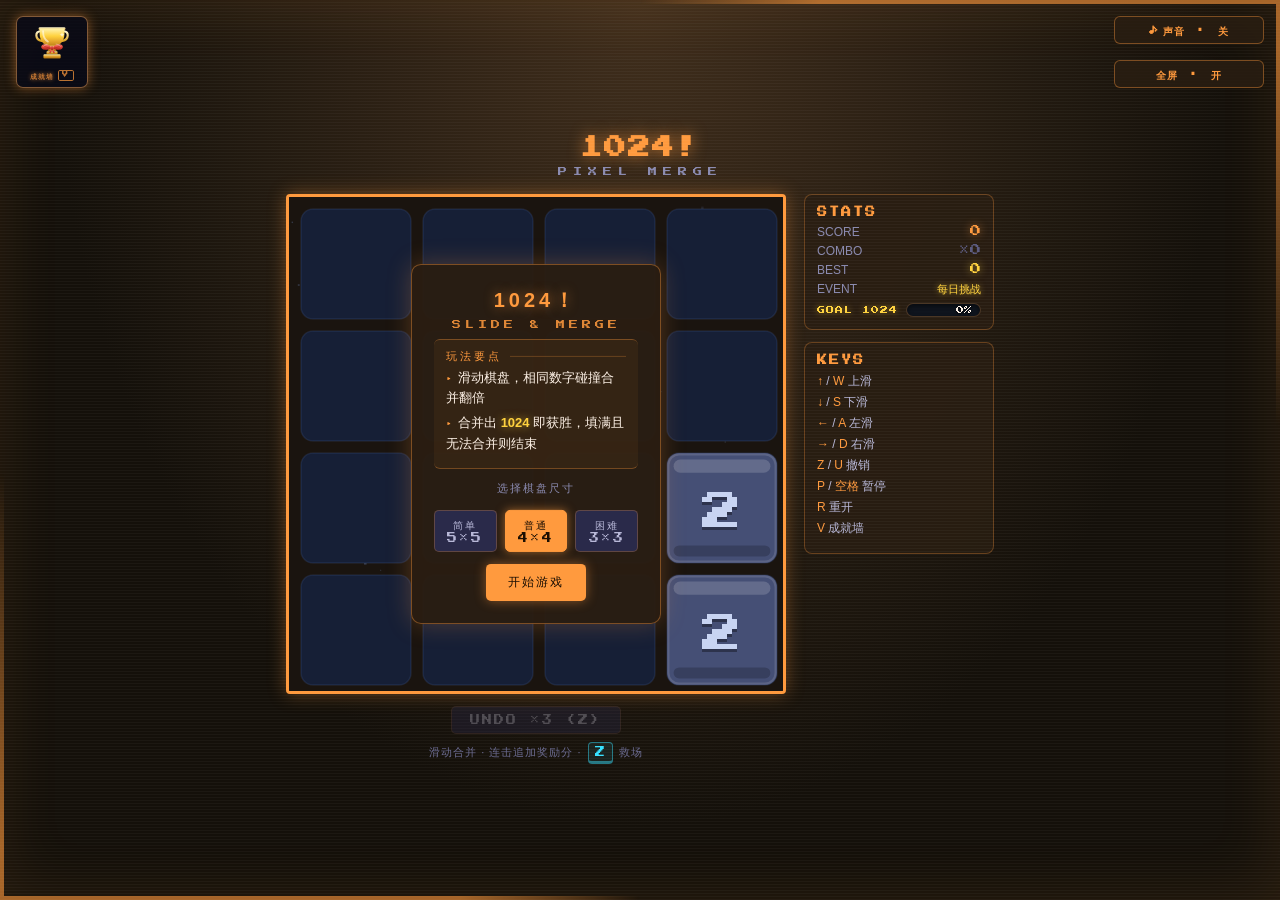
==== commit a6878ebf: "feat: 统一收编游戏按钮点击监听，新增成就统计维度与 CI 阶段 - 收编全游戏 HTML 内联 onclick 为 JS 监听（开始/重开/全屏等按钮） - 新增俄罗斯方块连击/T-Spin/B" ====
--- a/1024.html
+++ b/1024.html
@@ -627,7 +627,7 @@
         <span class="awt-caption"><span class="awt-label">成就墙</span><span class="awt-key">V</span></span>
     </button>
     <button id="soundToggle" class="sound-toggle" type="button" title="单击：静音/恢复（快捷键 M）&#10;长按 / 右键：音量设置">♪ 声音 · 关</button>
-    <button id="fullscreenToggle" class="fs-toggle" onclick="FS.toggle(this)" title="切换全屏（快捷键 F）">全屏 · 开</button>
+    <button id="fullscreenToggle" class="fs-toggle" title="切换全屏（快捷键 F）">全屏 · 开</button>
     <h1 class="title">1024!</h1>
     <p class="subtitle">PIXEL MERGE</p>
     <div class="layout">
@@ -652,15 +652,15 @@
                         <button class="difficulty-btn active" data-diff="normal">普通 4×4</button>
                         <button class="difficulty-btn" data-diff="hard">困难 3×3</button>
                     </div>
-                    <button onclick="startGame()">开始游戏</button>
+                    <button id="startBtn">开始游戏</button>
                 </div>
                 <!-- 胜利遮罩：首次合并出 1024 时弹出，可继续挑战更高分 -->
                 <div id="winScreen" style="display: none;">
                     <h2 class="win-title">达成 1024！</h2>
                     <p>当前分数: <span id="winScore">0</span></p>
                     <div class="btn-row">
-                        <button onclick="continueGame()">继续挑战</button>
-                        <button class="btn-ghost" onclick="startGame()">重新开始</button>
+                        <button id="continueBtn">继续挑战</button>
+                        <button id="winRestartBtn" class="btn-ghost">重新开始</button>
                     </div>
                 </div>
                 <!-- 结束遮罩：棋盘填满且无可合并时显示最终分数与新纪录标记 -->
@@ -675,7 +675,7 @@
                         <div class="run-stat"><span class="rs-label">最大方块</span><span class="rs-value" id="statMaxTile">0</span></div>
                         <div class="run-stat"><span class="rs-label">用时</span><span class="rs-value" id="statTime">00:00</span></div>
                     </div>
-                    <button onclick="startGame()">重新开始</button>
+                    <button id="overRestartBtn">重新开始</button>
                 </div>
                 <!-- 暂停遮罩：P / 空格手动暂停或切窗失焦自动暂停时显示，再按暂停键继续 -->
                 <div id="pauseScreen" style="display: none;">
@@ -685,7 +685,7 @@
             </div>
             <!-- 控制行：撤销按钮（剩余次数随难度不同，结束后仍可救回死局） -->
             <div class="ctrl-row">
-                <button id="undoBtn" class="ctrl-btn" onclick="doUndo()">UNDO ×3 (Z)</button>
+                <button id="undoBtn" class="ctrl-btn">UNDO ×3 (Z)</button>
             </div>
             <p class="ctrl-hint">滑动合并 · 连击追加奖励分 · <kbd data-code="KeyZ">Z</kbd> 救场<span id="restoreNote" style="display: none;"> · 已恢复上次进度</span></p>
         </div>
@@ -723,10 +723,10 @@
     <!-- ===================== 成就墙：DOM 全屏覆盖层（V/Esc 开合，打开时游戏逻辑冻结） ===================== -->
     <div id="achWall" hidden></div>
     <!-- 脚本加载顺序：arcade-common.js(Arcade 统一守卫/存档) → audio.js(SFX) fx.js(FX) → fullscreen.js(FS，仅供本页全屏按钮使用) → ach-common.js(共享成就系统，成就墙开合/解锁/存档迁移由此驱动) → snap-common.js(进度快照公共库) → pause-common.js(共享暂停引擎) → gamepad.js(GP) → ach-trigger.js → 1024.js 游戏逻辑（依赖 audio.js 的 SFX 与 fx.js 的 FX） -->
-    <script src="arcade-common.js?v=20261119-1"></script>
-    <script src="audio.js?v=20261120-1"></script>
-    <script src="fx.js?v=20261120-1"></script>
-    <script src="fullscreen.js?v=20261120-1"></script>
+    <script src="arcade-common.js?v=20261120-2"></script>
+    <script src="audio.js?v=20261120-2"></script>
+    <script src="fx.js?v=20261120-2"></script>
+    <script src="fullscreen.js?v=20261120-3"></script>
     <script src="ach-common.js?v=20261120-1"></script>
     <script src="snap-common.js?v=20261120-1"></script>
     <script src="pause-common.js?v=20261120-1"></script>
@@ -734,6 +734,6 @@
     <!-- 手柄支持公共库：Gamepad API 轮询 → 边沿触发合成键盘事件，游戏键位零改动获得手柄支持 -->
     <script src="gamepad.js?v=20261120-2"></script>
     <script src="ach-trigger.js?v=20261120-1"></script>
-    <script src="1024.js?v=20261120-1"></script>
+    <script src="1024.js?v=20261120-3"></script>
 </body>
 </html>
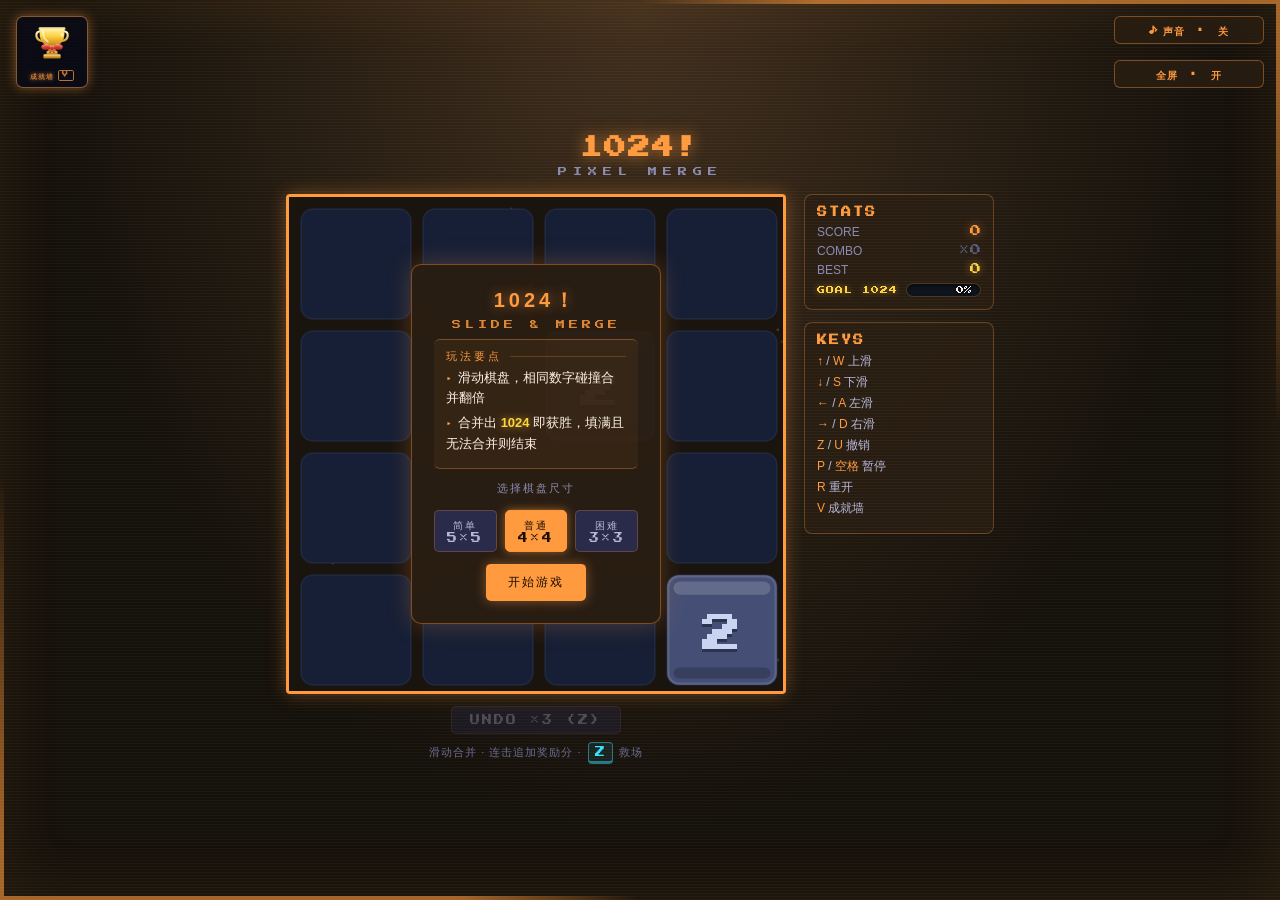
==== commit 973485d8: "fix: 修复成就存档半损坏时整档清零问题并优化快照逻辑" ====
--- a/1024.html
+++ b/1024.html
@@ -612,6 +612,9 @@
         }
         .stat-row .label { color: #8a8ab0; }
         .stat-row .value { font-family: 'Press Start 2P', monospace; }
+        /* 显式补回 hidden 属性的隐藏：上面的 display:flex 会反超 UA 样式表的 [hidden] 规则，
+           漏补会令「每日挑战」徽章在当日达成后仍常显 */
+        #dailyBadge[hidden] { display: none; }
         .keys p { margin: 4px 0; font-size: 12px; color: #b8b8d8; }
         .keys b { color: var(--neon-orange); font-weight: normal; }
         /* 触屏点击优化：按钮/链接启用 manipulation，消除双击缩放判定带来的点击延迟 */
@@ -727,7 +730,7 @@
     <script src="audio.js?v=20261120-2"></script>
     <script src="fx.js?v=20261120-2"></script>
     <script src="fullscreen.js?v=20261120-3"></script>
-    <script src="ach-common.js?v=20261120-1"></script>
+    <script src="ach-common.js?v=20261120-2"></script>
     <script src="snap-common.js?v=20261120-1"></script>
     <script src="pause-common.js?v=20261120-1"></script>
     <script src="audio-1024.js?v=20261118-1"></script>
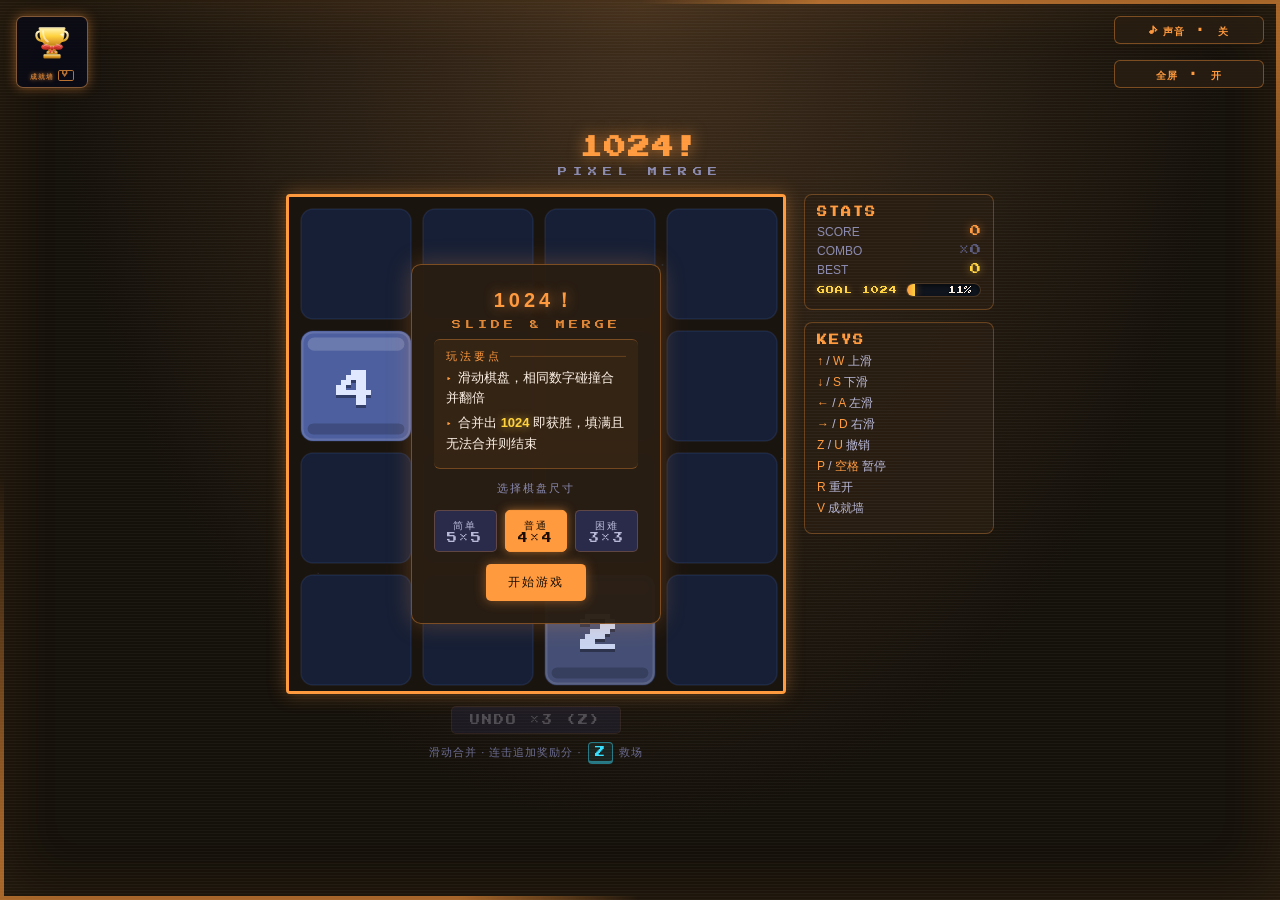
==== commit 191def6b: "fix: 修复音效加载失败防御性降级与快照脏数据兜底" ====
--- a/1024.html
+++ b/1024.html
@@ -727,16 +727,16 @@
     <div id="achWall" hidden></div>
     <!-- 脚本加载顺序：arcade-common.js(Arcade 统一守卫/存档) → audio.js(SFX) fx.js(FX) → fullscreen.js(FS，仅供本页全屏按钮使用) → ach-common.js(共享成就系统，成就墙开合/解锁/存档迁移由此驱动) → snap-common.js(进度快照公共库) → pause-common.js(共享暂停引擎) → gamepad.js(GP) → ach-trigger.js → 1024.js 游戏逻辑（依赖 audio.js 的 SFX 与 fx.js 的 FX） -->
     <script src="arcade-common.js?v=20261120-2"></script>
-    <script src="audio.js?v=20261120-2"></script>
+    <script src="audio.js?v=20261125-1"></script>
     <script src="fx.js?v=20261120-2"></script>
     <script src="fullscreen.js?v=20261120-3"></script>
-    <script src="ach-common.js?v=20261120-2"></script>
+    <script src="ach-common.js?v=20261125-1"></script>
     <script src="snap-common.js?v=20261120-1"></script>
-    <script src="pause-common.js?v=20261120-1"></script>
+    <script src="pause-common.js?v=20261125-1"></script>
     <script src="audio-1024.js?v=20261118-1"></script>
     <!-- 手柄支持公共库：Gamepad API 轮询 → 边沿触发合成键盘事件，游戏键位零改动获得手柄支持 -->
     <script src="gamepad.js?v=20261120-2"></script>
     <script src="ach-trigger.js?v=20261120-1"></script>
-    <script src="1024.js?v=20261120-3"></script>
+    <script src="1024.js?v=20261125-3"></script>
 </body>
 </html>
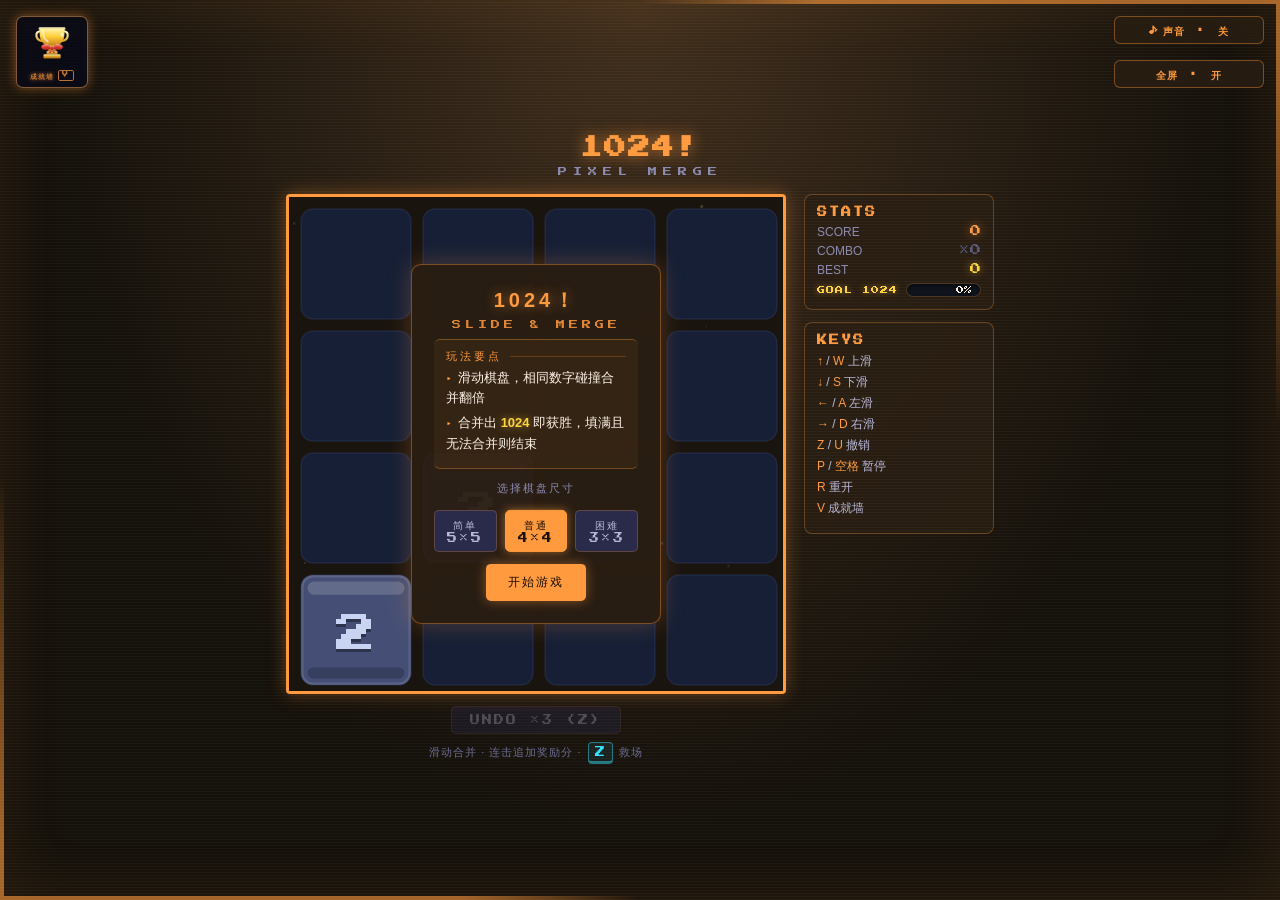
==== commit 3fb8b9cc: "feat: 优化全站游戏的成就与存档功能，修复多游戏问题 - 新增成就系统 adjustBest 撤销回退通道，支持统计项负增量回退 - 修复吃豆人水果触发条件，调整为 70/140 颗豆（适配迷宫布" ====
--- a/1024.html
+++ b/1024.html
@@ -726,17 +726,17 @@
     <!-- ===================== 成就墙：DOM 全屏覆盖层（V/Esc 开合，打开时游戏逻辑冻结） ===================== -->
     <div id="achWall" hidden></div>
     <!-- 脚本加载顺序：arcade-common.js(Arcade 统一守卫/存档) → audio.js(SFX) fx.js(FX) → fullscreen.js(FS，仅供本页全屏按钮使用) → ach-common.js(共享成就系统，成就墙开合/解锁/存档迁移由此驱动) → snap-common.js(进度快照公共库) → pause-common.js(共享暂停引擎) → gamepad.js(GP) → ach-trigger.js → 1024.js 游戏逻辑（依赖 audio.js 的 SFX 与 fx.js 的 FX） -->
-    <script src="arcade-common.js?v=20261120-2"></script>
+    <script src="arcade-common.js?v=20261126-1"></script>
     <script src="audio.js?v=20261125-1"></script>
     <script src="fx.js?v=20261120-2"></script>
     <script src="fullscreen.js?v=20261120-3"></script>
-    <script src="ach-common.js?v=20261125-1"></script>
-    <script src="snap-common.js?v=20261120-1"></script>
+    <script src="ach-common.js?v=20261126-1"></script>
+    <script src="snap-common.js?v=20261126-1"></script>
     <script src="pause-common.js?v=20261125-1"></script>
     <script src="audio-1024.js?v=20261118-1"></script>
     <!-- 手柄支持公共库：Gamepad API 轮询 → 边沿触发合成键盘事件，游戏键位零改动获得手柄支持 -->
     <script src="gamepad.js?v=20261120-2"></script>
     <script src="ach-trigger.js?v=20261120-1"></script>
-    <script src="1024.js?v=20261125-3"></script>
+    <script src="1024.js?v=20261126-1"></script>
 </body>
 </html>
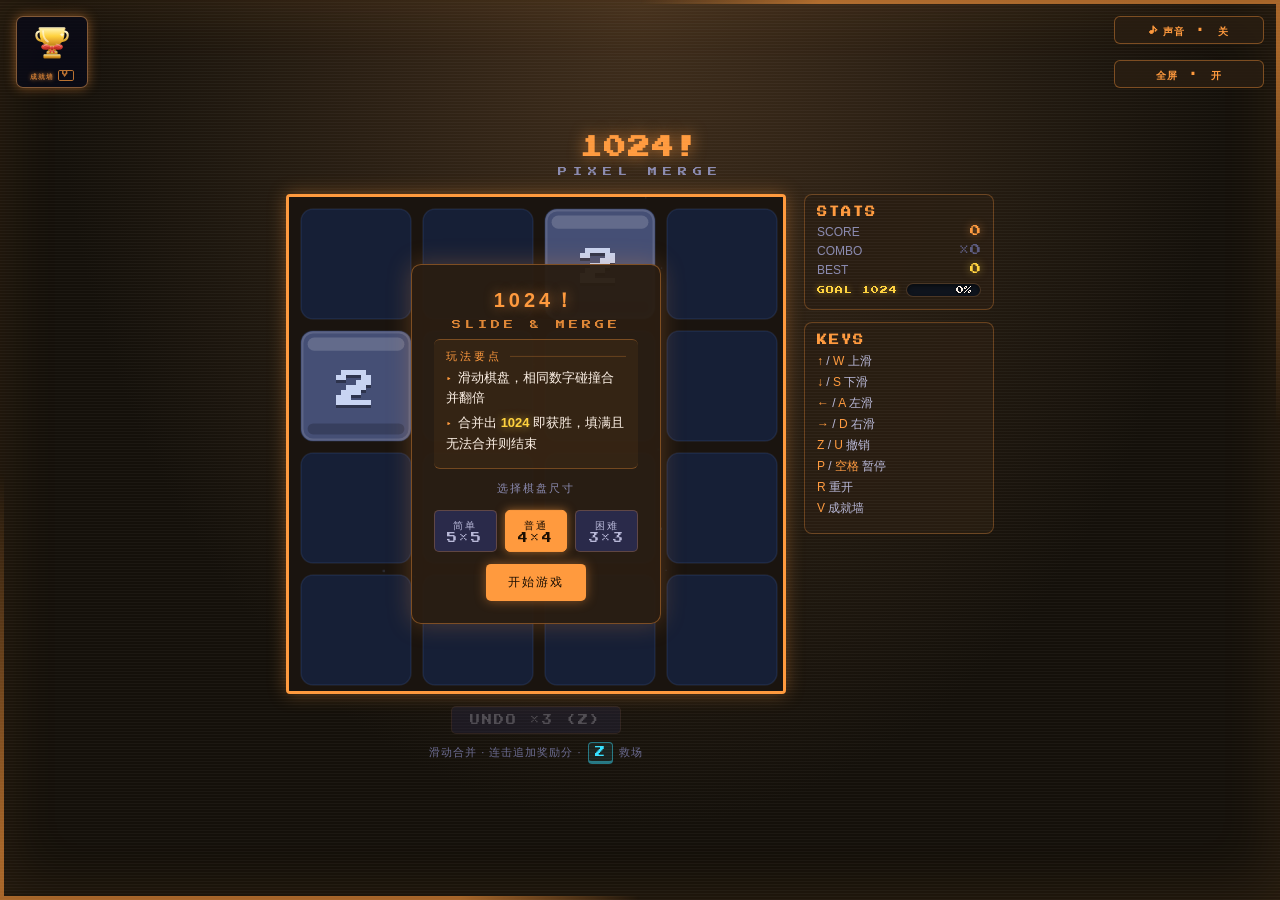
==== commit cb82a962: "feat: 升级各游戏脚本版本并修复存档与显示逻辑" ====
--- a/1024.html
+++ b/1024.html
@@ -737,6 +737,6 @@
     <!-- 手柄支持公共库：Gamepad API 轮询 → 边沿触发合成键盘事件，游戏键位零改动获得手柄支持 -->
     <script src="gamepad.js?v=20261120-2"></script>
     <script src="ach-trigger.js?v=20261120-1"></script>
-    <script src="1024.js?v=20261126-1"></script>
+    <script src="1024.js?v=20261126-2"></script>
 </body>
 </html>
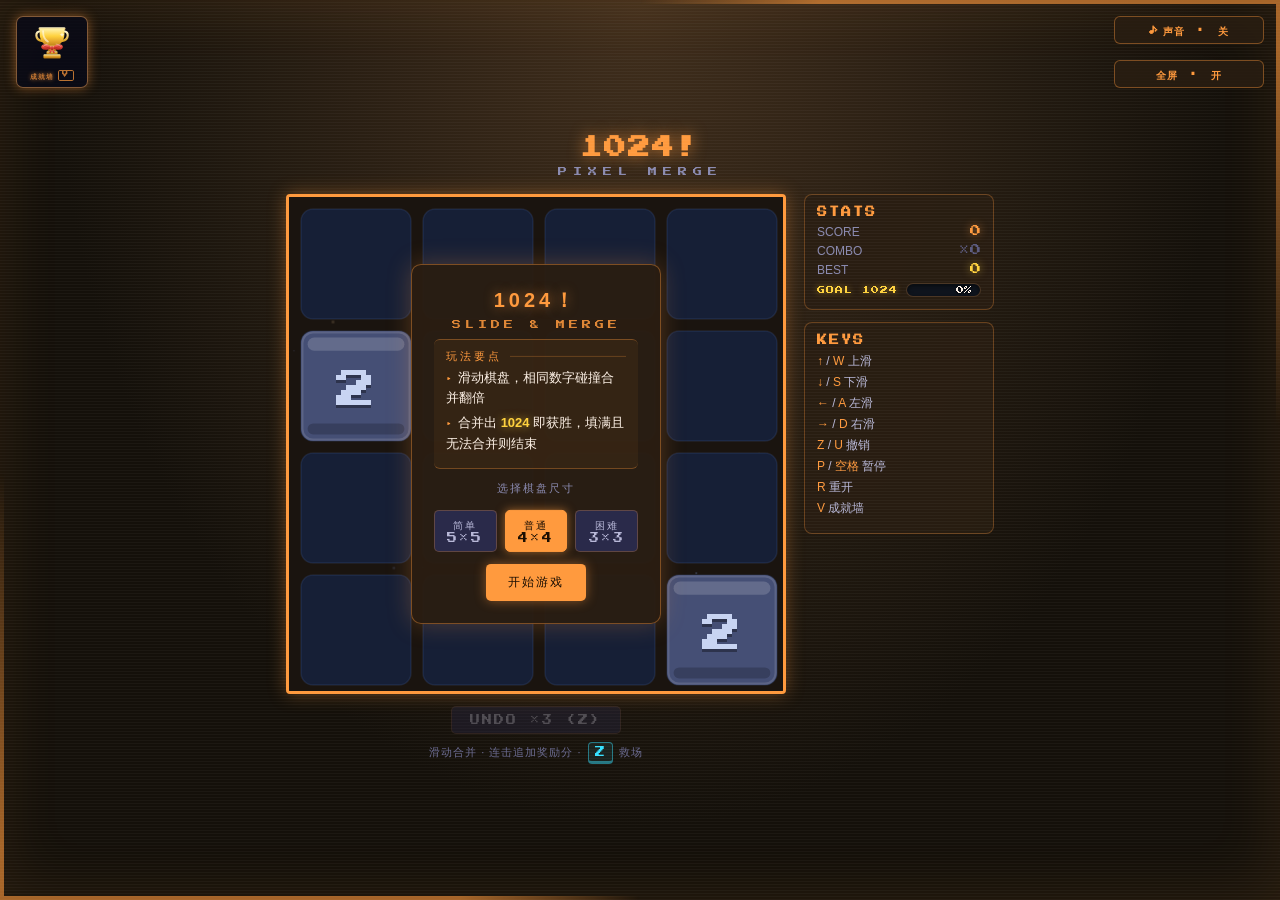
==== commit 64bf6561: "feat: 修复游戏核心逻辑与防御性降级，同步更新资源版本 修复贪吃蛇终局画面定格完整蛇形，俄罗斯方块帧时间处理异常态，吃豆人幽灵出屋逻辑，弹球越界处理，华容道光标显示；添加音频模块防御性降级，成就系" ====
--- a/1024.html
+++ b/1024.html
@@ -729,14 +729,14 @@
     <script src="arcade-common.js?v=20261126-1"></script>
     <script src="audio.js?v=20261125-1"></script>
     <script src="fx.js?v=20261120-2"></script>
-    <script src="fullscreen.js?v=20261120-3"></script>
-    <script src="ach-common.js?v=20261126-1"></script>
+    <script src="fullscreen.js?v=20261126-1"></script>
+    <script src="ach-common.js?v=20261126-2"></script>
     <script src="snap-common.js?v=20261126-1"></script>
     <script src="pause-common.js?v=20261125-1"></script>
-    <script src="audio-1024.js?v=20261118-1"></script>
+    <script src="audio-1024.js?v=20261126-1"></script>
     <!-- 手柄支持公共库：Gamepad API 轮询 → 边沿触发合成键盘事件，游戏键位零改动获得手柄支持 -->
     <script src="gamepad.js?v=20261120-2"></script>
-    <script src="ach-trigger.js?v=20261120-1"></script>
+    <script src="ach-trigger.js?v=20261126-1"></script>
     <script src="1024.js?v=20261126-2"></script>
 </body>
 </html>
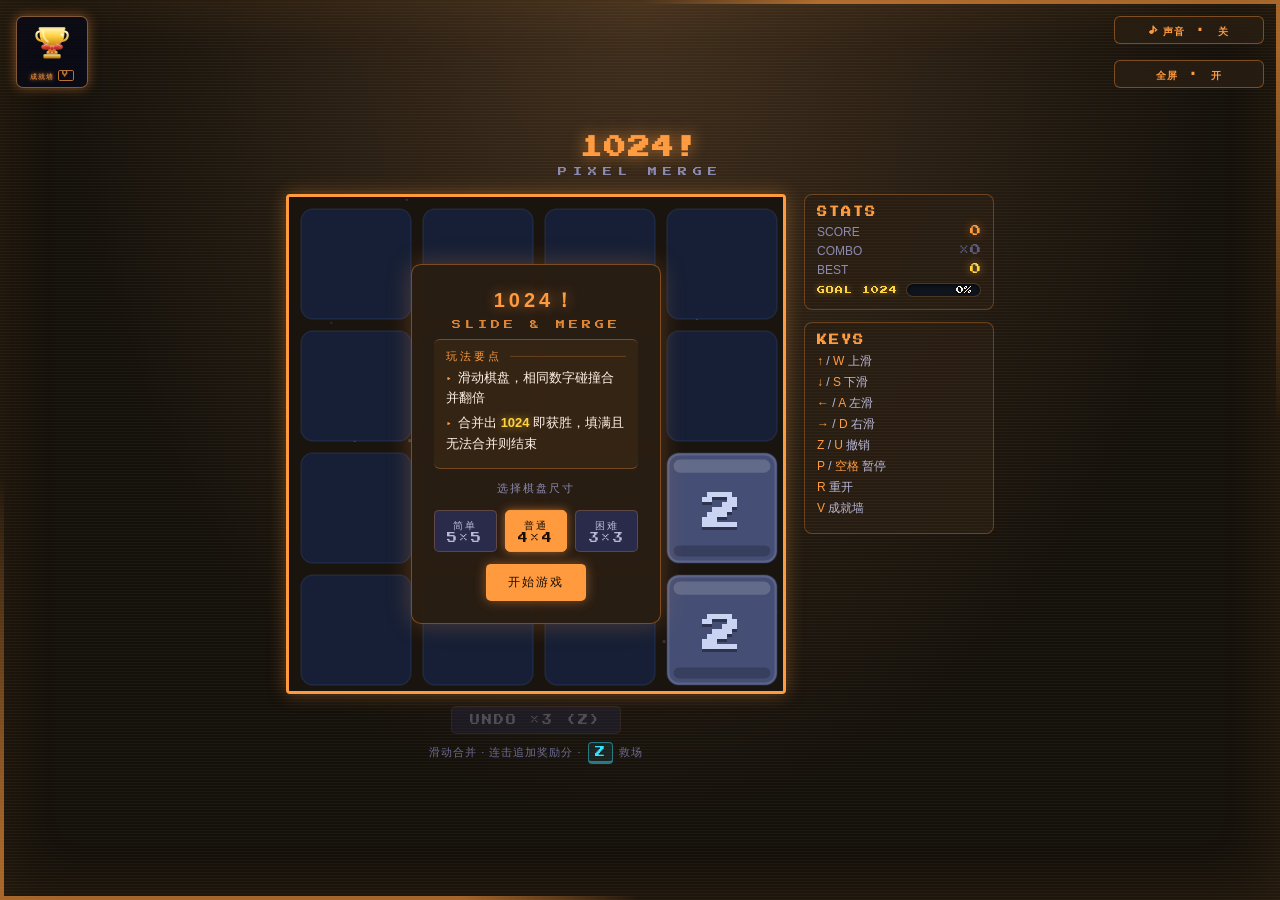
==== commit 49f5edd2: "fix: 修复多游戏重开功能在熄灭演出期不生效问题，更新fx.js版本 优化游戏页面CSS布局，将box-sizing改回content-box以修正内容区偏差" ====
--- a/1024.html
+++ b/1024.html
@@ -728,7 +728,7 @@
     <!-- 脚本加载顺序：arcade-common.js(Arcade 统一守卫/存档) → audio.js(SFX) fx.js(FX) → fullscreen.js(FS，仅供本页全屏按钮使用) → ach-common.js(共享成就系统，成就墙开合/解锁/存档迁移由此驱动) → snap-common.js(进度快照公共库) → pause-common.js(共享暂停引擎) → gamepad.js(GP) → ach-trigger.js → 1024.js 游戏逻辑（依赖 audio.js 的 SFX 与 fx.js 的 FX） -->
     <script src="arcade-common.js?v=20261126-1"></script>
     <script src="audio.js?v=20261125-1"></script>
-    <script src="fx.js?v=20261120-2"></script>
+    <script src="fx.js?v=20261126-1"></script>
     <script src="fullscreen.js?v=20261126-1"></script>
     <script src="ach-common.js?v=20261126-2"></script>
     <script src="snap-common.js?v=20261126-1"></script>
@@ -737,6 +737,6 @@
     <!-- 手柄支持公共库：Gamepad API 轮询 → 边沿触发合成键盘事件，游戏键位零改动获得手柄支持 -->
     <script src="gamepad.js?v=20261120-2"></script>
     <script src="ach-trigger.js?v=20261126-1"></script>
-    <script src="1024.js?v=20261126-2"></script>
+    <script src="1024.js?v=20261126-3"></script>
 </body>
 </html>
